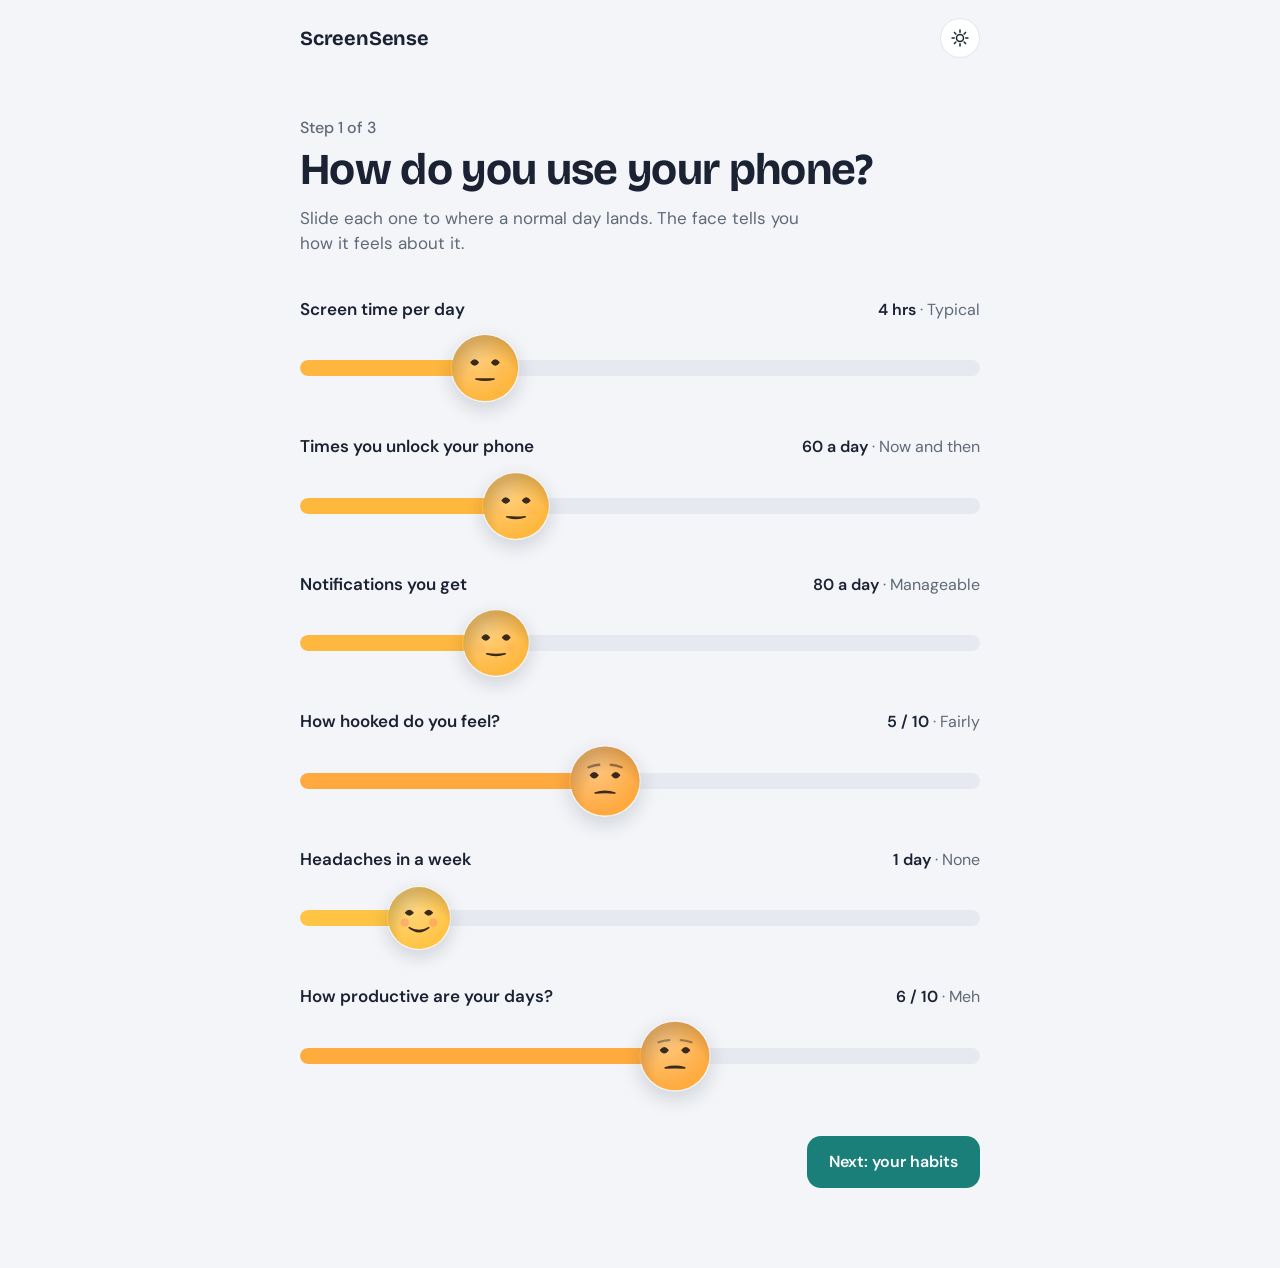
==== screensense/assess.html @ 4793858d "Initial commit" ====
<!doctype html>
<html lang="en">
<head>
  <meta charset="utf-8" />
  <meta name="viewport" content="width=device-width, initial-scale=1" />
  <title>ScreenSense · Your habits</title>

  <link rel="preconnect" href="https://fonts.googleapis.com" />
  <link rel="preconnect" href="https://fonts.gstatic.com" crossorigin />
  <link
    href="https://fonts.googleapis.com/css2?family=Bricolage+Grotesque:opsz,wght@12..96,500;12..96,700&family=DM+Sans:opsz,wght@9..40,400;9..40,500;9..40,600&display=swap"
    rel="stylesheet"
  />

  <link rel="stylesheet" href="css/styles.css" />
</head>

<body>
  <header class="topbar">
    <a class="wordmark" href="#">ScreenSense</a>

    <button
      id="themeToggle"
      class="theme-toggle"
      type="button"
      aria-label="Switch to dark theme"
    >
      <svg class="icon-sun" viewBox="0 0 24 24" aria-hidden="true">
        <circle cx="12" cy="12" r="4.2" />
        <path d="M12 2.5v2.6M12 18.9v2.6M2.5 12h2.6M18.9 12h2.6
                 M5.3 5.3l1.8 1.8M16.9 16.9l1.8 1.8
                 M5.3 18.7l1.8-1.8M16.9 7.1l1.8-1.8" />
      </svg>
      <svg class="icon-moon" viewBox="0 0 24 24" aria-hidden="true">
        <path d="M20 14.5A8.5 8.5 0 0 1 9.5 4a8.5 8.5 0 1 0 10.5 10.5z" />
      </svg>
    </button>
  </header>

  <main class="page">
    <section class="intro">
      <p class="step-count">Step 1 of 3</p>
      <h1>How do you use your phone?</h1>
      <p class="lede">
        Slide each one to where a normal day lands.
        The face tells you how it feels about it.
      </p>
    </section>

    <form class="questions" id="questions" autocomplete="off">
      <!-- Each slider is built by js/sliders.js from this list -->
    </form>

    <div class="actions">
      <button class="btn-primary" type="button" id="nextBtn">
        Next: your habits
      </button>
    </div>
  </main>

  <script src="js/theme.js"></script>
  <script src="js/face.js"></script>
  <script src="js/sliders.js"></script>
</body>
</html>
---- screensense/css/styles.css ----
/* ============================================================
   ScreenSense · styles
   1. Theme tokens   2. Base   3. Top bar   4. Intro
   5. Slider rows    6. Face   7. Actions   8. Responsive
   ============================================================ */

/* ---------- 1. Theme tokens ---------- */
:root {
  --bg: #f3f5f8;
  --surface: #ffffff;
  --ink: #1a2233;
  --ink-soft: #5f6978;
  --line: #e2e6ed;
  --track: #e6e9ef;
  --accent: #1b7f79;
  --accent-ink: #ffffff;
  --focus: #1b7f79;
  --shadow: 0 10px 30px rgba(26, 34, 51, 0.10);

  /* face colour is set per slider by JS */
  --face: #ffd94d;

  --font-display: "Bricolage Grotesque", "DM Sans", sans-serif;
  --font-body: "DM Sans", system-ui, sans-serif;

  --thumb: 26px;      /* phone thumb */
  --face-size: 56px;  /* desktop face thumb */
  --track-h: 14px;
}

:root[data-theme="dark"] {
  --bg: #0f141b;
  --surface: #161c25;
  --ink: #eceff4;
  --ink-soft: #9aa4b3;
  --line: #27303d;
  --track: #232b37;
  --accent: #4fd1c5;
  --accent-ink: #0f141b;
  --focus: #4fd1c5;
  --shadow: 0 10px 30px rgba(0, 0, 0, 0.45);
}

/* ---------- 2. Base ---------- */
* { box-sizing: border-box; }

html, body { margin: 0; }

body {
  background: var(--bg);
  color: var(--ink);
  font-family: var(--font-body);
  font-size: 16px;
  line-height: 1.5;
  -webkit-font-smoothing: antialiased;
  transition: background 0.25s ease, color 0.25s ease;
}

h1 {
  font-family: var(--font-display);
  font-weight: 700;
  font-size: clamp(30px, 5vw, 44px);
  line-height: 1.08;
  letter-spacing: -0.015em;
  margin: 6px 0 12px;
}

p { margin: 0; }

button { font: inherit; cursor: pointer; }

:focus-visible {
  outline: 3px solid var(--focus);
  outline-offset: 3px;
  border-radius: 8px;
}

/* ---------- 3. Top bar ---------- */
.topbar {
  display: flex;
  align-items: center;
  justify-content: space-between;
  padding: 18px 20px;
  max-width: 720px;
  margin: 0 auto;
}

.wordmark {
  font-family: var(--font-display);
  font-weight: 700;
  font-size: 20px;
  color: var(--ink);
  text-decoration: none;
  letter-spacing: -0.01em;
}

.theme-toggle {
  width: 40px;
  height: 40px;
  border-radius: 50%;
  border: 1px solid var(--line);
  background: var(--surface);
  color: var(--ink);
  display: grid;
  place-items: center;
  padding: 0;
}

.theme-toggle svg {
  width: 20px;
  height: 20px;
  fill: none;
  stroke: currentColor;
  stroke-width: 1.8;
  stroke-linecap: round;
  stroke-linejoin: round;
}

.theme-toggle .icon-moon { display: none; }
:root[data-theme="dark"] .theme-toggle .icon-sun { display: none; }
:root[data-theme="dark"] .theme-toggle .icon-moon { display: block; }

/* ---------- 4. Intro ---------- */
.page {
  max-width: 720px;
  margin: 0 auto;
  padding: 24px 20px 80px;
}

.step-count {
  color: var(--ink-soft);
  font-weight: 500;
}

.lede {
  color: var(--ink-soft);
  font-size: 17px;
  max-width: 44ch;
}

/* ---------- 5. Slider rows ---------- */
.questions {
  margin-top: 40px;
  display: flex;
  flex-direction: column;
  gap: 34px;
}

.q {
  display: flex;
  flex-direction: column;
  gap: 10px;
}

.q-head {
  display: flex;
  flex-wrap: wrap;          /* long labels push the value down */
  align-items: baseline;
  justify-content: space-between;
  gap: 2px 12px;
}

.q-label {
  font-weight: 600;
  font-size: 17px;
}

.q-value {
  margin-left: auto;        /* stays right even after wrapping */
  font-variant-numeric: tabular-nums;
  color: var(--ink-soft);
  white-space: nowrap;
}

.q-value strong {
  color: var(--ink);
  font-weight: 600;
}

/* slider area: face + track side by side on phone */
.q-slider {
  position: relative;
  display: flex;
  align-items: center;
  gap: 16px;
}

.q-face {
  flex: none;
  width: var(--face-size);
  height: var(--face-size);
  /* --face-scale grows with the value (set by JS) */
  transform: scale(var(--face-scale, 1));
  transform-origin: center;
  transition: transform 0.12s ease-out;
}

.q-track-wrap {
  position: relative;
  flex: 1;
  height: 44px;           /* comfortable touch target */
  display: flex;
  align-items: center;
}

.q-track {
  position: absolute;
  left: 0;
  right: 0;
  height: var(--track-h);
  border-radius: 999px;
  background: var(--track);
  overflow: hidden;
}

.q-fill {
  height: 100%;
  width: 0%;
  border-radius: 999px;
  background: var(--face);
  transition: background 0.15s linear;
}

/* the real control sits on top, visually quiet */
.q-range {
  -webkit-appearance: none;
  appearance: none;
  position: relative;
  width: 100%;
  height: 44px;
  margin: 0;
  background: transparent;
  z-index: 2;
}

.q-range::-webkit-slider-runnable-track {
  height: 44px;
  background: transparent;
}
.q-range::-moz-range-track {
  height: 44px;
  background: transparent;
}

.q-range::-webkit-slider-thumb {
  -webkit-appearance: none;
  width: var(--thumb);
  height: var(--thumb);
  margin-top: calc((44px - var(--thumb)) / 2);
  border-radius: 50%;
  background: var(--surface);
  border: 3px solid var(--face);
  box-shadow: 0 2px 8px rgba(0, 0, 0, 0.18);
  cursor: grab;
}
.q-range::-moz-range-thumb {
  width: var(--thumb);
  height: var(--thumb);
  border-radius: 50%;
  background: var(--surface);
  border: 3px solid var(--face);
  box-shadow: 0 2px 8px rgba(0, 0, 0, 0.18);
  cursor: grab;
}
.q-range:active::-webkit-slider-thumb { cursor: grabbing; }

/* ---------- 6. Face ---------- */
.face {
  width: 100%;
  height: 100%;
  display: block;
  overflow: visible;
}

.face .skin { fill: var(--face); transition: fill 0.15s linear; }
.face .feature {
  fill: #3a2a1e;
  stroke: #3a2a1e;          /* rounds the lens tips */
  stroke-width: 2.4;
  stroke-linejoin: round;
}
.face .line {
  fill: none;
  stroke: #3a2a1e;
  stroke-width: 3.2;
  stroke-linecap: round;
}
.face .cheek { fill: #ff6b6b; }
.face .sweat { fill: #6fb9ff; }

/* a soft shadow on the wrapper, not an SVG filter (cheaper) */
.q-face {
  border-radius: 50%;
  box-shadow: 0 6px 16px rgba(26, 34, 51, 0.16);
}
:root[data-theme="dark"] .q-face {
  box-shadow: 0 6px 18px rgba(0, 0, 0, 0.5);
}

/* strained wobble, only at the very top */
@keyframes wobble {
  0%, 100% { transform: rotate(0deg); }
  25% { transform: rotate(-2deg); }
  75% { transform: rotate(2deg); }
}
.q-face.is-stressed .face {
  animation: wobble 0.5s ease-in-out infinite;
  transform-origin: 50% 60%;
}

/* ---------- 7. Actions ---------- */
.actions {
  margin-top: 48px;
  display: flex;
  justify-content: flex-end;
}

.btn-primary {
  background: var(--accent);
  color: var(--accent-ink);
  border: 0;
  border-radius: 14px;
  padding: 14px 22px;
  font-weight: 600;
  font-size: 16px;
  transition: transform 0.12s ease, filter 0.12s ease;
}
.btn-primary:hover { filter: brightness(1.06); }
.btn-primary:active { transform: translateY(1px); }

/* ---------- 8. Responsive: tablet & laptop ---------- */
@media (min-width: 720px) {
  :root {
    --face-size: 60px;
    --track-h: 16px;
  }

  .page { padding-top: 40px; }

  .q { gap: 14px; }

  /* the face now floats over the track and becomes the handle */
  .q-face {
    position: absolute;
    left: 0;
    top: 50%;
    transform: translate(0, -50%) scale(var(--face-scale, 1));
    transform-origin: center;
    pointer-events: none;
    z-index: 3;
  }

  .q-track-wrap { height: 64px; }

  /* hide the native thumb; its hit area matches the face */
  .q-range { height: 64px; }
  .q-range::-webkit-slider-runnable-track { height: 64px; }
  .q-range::-moz-range-track { height: 64px; }
  .q-range::-webkit-slider-thumb {
    width: var(--face-size);
    height: var(--face-size);
    margin-top: calc((64px - var(--face-size)) / 2);
    background: transparent;
    border: 0;
    box-shadow: none;
  }
  .q-range::-moz-range-thumb {
    width: var(--face-size);
    height: var(--face-size);
    background: transparent;
    border: 0;
    box-shadow: none;
  }

  /* grab = grow */
  .q.is-dragging .q-face {
    transform: translate(0, -50%)
               scale(calc(var(--face-scale, 1) * 1.2));
  }
}

@media (prefers-reduced-motion: reduce) {
  .q-face, .q-fill, .face .skin { transition: none; }
  .q-face.is-stressed .face { animation: none; }
  .q.is-dragging .q-face {
    transform: translate(0, -50%) scale(var(--face-scale, 1));
  }
}
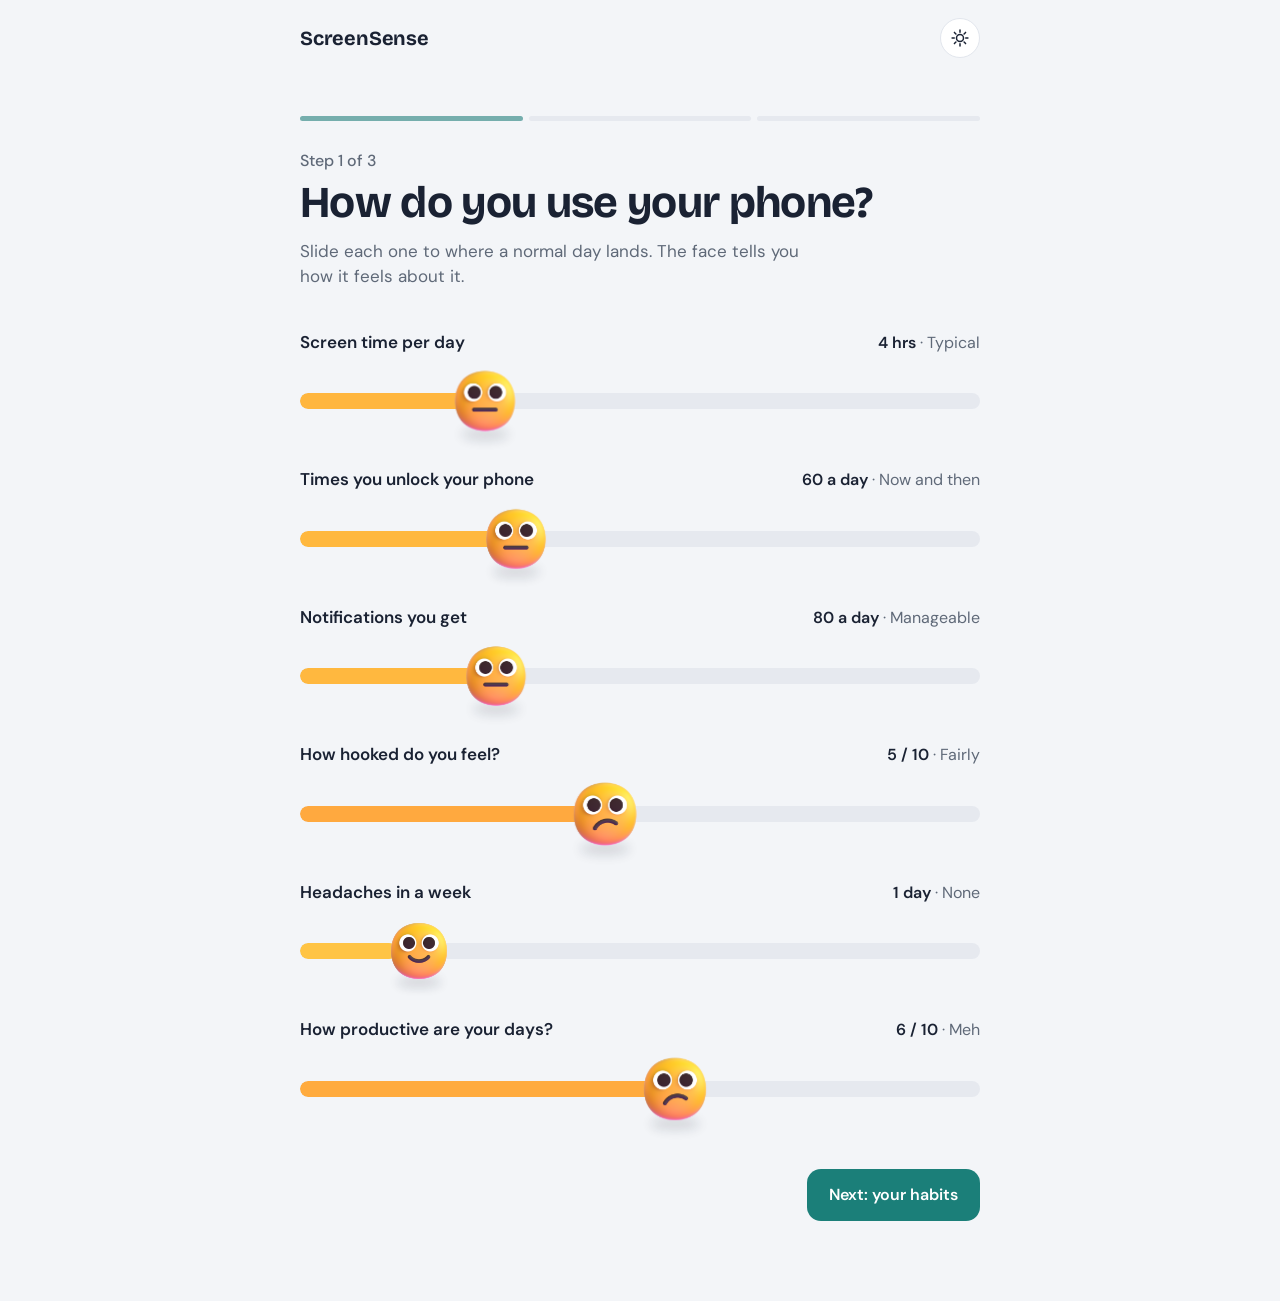
==== commit bff91349: "Switch faces to 3D emojis with motion" ====
--- a/screensense/assess.html
+++ b/screensense/assess.html
@@ -3,7 +3,7 @@
 <head>
   <meta charset="utf-8" />
   <meta name="viewport" content="width=device-width, initial-scale=1" />
-  <title>ScreenSense · Your habits</title>
+  <title>ScreenSense · Check your habits</title>
 
   <link rel="preconnect" href="https://fonts.googleapis.com" />
   <link rel="preconnect" href="https://fonts.gstatic.com" crossorigin />
@@ -13,6 +13,7 @@
   />
 
   <link rel="stylesheet" href="css/styles.css" />
+  <link rel="stylesheet" href="css/choices.css" />
 </head>
 
 <body>
@@ -38,20 +39,67 @@
   </header>
 
   <main class="page">
-    <section class="intro">
-      <p class="step-count">Step 1 of 3</p>
-      <h1>How do you use your phone?</h1>
-      <p class="lede">
-        Slide each one to where a normal day lands.
-        The face tells you how it feels about it.
-      </p>
-    </section>
+    <!-- three bars, one per step (filled by steps.js) -->
+    <div class="progress" aria-hidden="true">
+      <span></span><span></span><span></span>
+    </div>
 
-    <form class="questions" id="questions" autocomplete="off">
-      <!-- Each slider is built by js/sliders.js from this list -->
+    <form id="assessment" autocomplete="off">
+
+      <!-- Step 1: phone usage -->
+      <section class="step" data-step="1">
+        <div class="intro">
+          <p class="step-count">Step 1 of 3</p>
+          <h1>How do you use your phone?</h1>
+          <p class="lede">
+            Slide each one to where a normal day lands.
+            The face tells you how it feels about it.
+          </p>
+        </div>
+
+        <div class="questions" id="usageSliders"></div>
+      </section>
+
+      <!-- Step 2: habits -->
+      <section class="step" data-step="2" hidden>
+        <div class="intro">
+          <p class="step-count">Step 2 of 3</p>
+          <h1>Your phone habits</h1>
+          <p class="lede">
+            A few quick ones about when and how you use it.
+          </p>
+        </div>
+
+        <div class="questions" id="habitSliders"></div>
+        <div class="choice-stack" id="habitChoices"></div>
+        <div class="yn-list" id="habitYesNo"></div>
+      </section>
+
+      <!-- Step 3: how you feel -->
+      <section class="step" data-step="3" hidden>
+        <div class="intro intro-with-face">
+          <div>
+            <p class="step-count">Step 3 of 3</p>
+            <h1>How have you been feeling?</h1>
+            <p class="lede">
+              Think about the last few weeks. Answer for how
+              things usually are, not just today.
+            </p>
+          </div>
+          <div class="summary-face" id="healthMood"></div>
+        </div>
+
+        <div class="yn-list" id="healthYesNo"></div>
+      </section>
+
     </form>
 
+    <p class="form-error" id="formError" role="alert" hidden></p>
+
     <div class="actions">
+      <button class="btn-ghost" type="button" id="backBtn" hidden>
+        Back
+      </button>
       <button class="btn-primary" type="button" id="nextBtn">
         Next: your habits
       </button>
@@ -59,7 +107,10 @@
   </main>
 
   <script src="js/theme.js"></script>
-  <script src="js/face.js"></script>
+  <script src="js/emoji.js"></script>
+  <script src="js/questions.js"></script>
   <script src="js/sliders.js"></script>
+  <script src="js/choices.js"></script>
+  <script src="js/steps.js"></script>
 </body>
 </html>
--- a/screensense/css/styles.css
+++ b/screensense/css/styles.css
@@ -1,7 +1,8 @@
 /* ============================================================
    ScreenSense · styles
    1. Theme tokens   2. Base   3. Top bar   4. Intro
-   5. Slider rows    6. Face   7. Actions   8. Responsive
+   5. Slider rows    6. Face   7. Actions   8. Steps
+   9. Responsive
    ============================================================ */
 
 /* ---------- 1. Theme tokens ---------- */
@@ -264,48 +265,114 @@
 }
 .q-range:active::-webkit-slider-thumb { cursor: grabbing; }
 
-/* ---------- 6. Face ---------- */
-.face {
+/* ---------- 6. Face (emoji) ---------- */
+/* .q-face  : size + lean (set by JS)
+   .mood    : two stacked images; one pops in, one shrinks out
+   data-idle: a gentle motion that matches the mood           */
+
+.mood {
+  position: relative;
   width: 100%;
   height: 100%;
-  display: block;
-  overflow: visible;
-}
-
-.face .skin { fill: var(--face); transition: fill 0.15s linear; }
-.face .feature {
-  fill: #3a2a1e;
-  stroke: #3a2a1e;          /* rounds the lens tips */
-  stroke-width: 2.4;
-  stroke-linejoin: round;
-}
-.face .line {
-  fill: none;
-  stroke: #3a2a1e;
-  stroke-width: 3.2;
-  stroke-linecap: round;
-}
-.face .cheek { fill: #ff6b6b; }
-.face .sweat { fill: #6fb9ff; }
-
-/* a soft shadow on the wrapper, not an SVG filter (cheaper) */
-.q-face {
+  transform: rotate(var(--lean, 0deg));
+  will-change: transform;
+}
+
+/* soft ground shadow; grows when the face is lifted (dragged) */
+.mood::before {
+  content: "";
+  position: absolute;
+  left: 15%;
+  right: 15%;
+  bottom: -6%;
+  height: 16%;
   border-radius: 50%;
-  box-shadow: 0 6px 16px rgba(26, 34, 51, 0.16);
-}
-:root[data-theme="dark"] .q-face {
-  box-shadow: 0 6px 18px rgba(0, 0, 0, 0.5);
-}
-
-/* strained wobble, only at the very top */
-@keyframes wobble {
-  0%, 100% { transform: rotate(0deg); }
-  25% { transform: rotate(-2deg); }
-  75% { transform: rotate(2deg); }
-}
-.q-face.is-stressed .face {
-  animation: wobble 0.5s ease-in-out infinite;
+  background: rgba(26, 34, 51, 0.22);
+  filter: blur(5px);
+  transform: scale(var(--shadow-scale, 1));
+  opacity: var(--shadow-opacity, 0.7);
+  transition: transform 0.2s ease, opacity 0.2s ease;
+}
+:root[data-theme="dark"] .mood::before {
+  background: rgba(0, 0, 0, 0.6);
+}
+
+.mood-img {
+  position: absolute;
+  inset: 0;
+  width: 100%;
+  height: 100%;
+  object-fit: contain;
+  user-select: none;
+  -webkit-user-drag: none;
   transform-origin: 50% 60%;
+}
+
+/* swap: old one shrinks away, new one pops in with a spring */
+@keyframes mood-in {
+  0%   { transform: scale(0.55) rotate(-8deg); opacity: 0; }
+  60%  { transform: scale(1.10) rotate(3deg);  opacity: 1; }
+  80%  { transform: scale(0.96) rotate(-1deg); }
+  100% { transform: scale(1)    rotate(0deg);  opacity: 1; }
+}
+@keyframes mood-out {
+  0%   { transform: scale(1);    opacity: 1; }
+  100% { transform: scale(0.7);  opacity: 0; }
+}
+.mood-img.is-in  { animation: mood-in 0.42s cubic-bezier(.2,.9,.3,1.2) both; }
+.mood-img.is-out { animation: mood-out 0.18s ease-in both; }
+.mood-img.no-anim { animation: none; opacity: 1; }
+
+/* idle motions, applied to the live image only */
+@keyframes breathe {
+  0%, 100% { transform: scale(1); }
+  50%      { transform: scale(1.04) translateY(-1%); }
+}
+@keyframes tense {
+  0%, 100% { transform: translateX(0); }
+  50%      { transform: translateX(1.5%); }
+}
+@keyframes shiver {
+  0%, 100% { transform: translateX(0) rotate(0); }
+  25%      { transform: translateX(-2%) rotate(-1.5deg); }
+  75%      { transform: translateX(2%) rotate(1.5deg); }
+}
+@keyframes dizzy {
+  0%   { transform: rotate(0deg) translateY(0); }
+  25%  { transform: rotate(4deg) translateY(-2%); }
+  50%  { transform: rotate(0deg) translateY(0); }
+  75%  { transform: rotate(-4deg) translateY(-2%); }
+  100% { transform: rotate(0deg) translateY(0); }
+}
+@keyframes drained {
+  0%, 100% { transform: translateY(0) rotate(0); }
+  50%      { transform: translateY(5%) rotate(-3deg) scale(0.98); }
+}
+.mood[data-idle="breathe"] .mood-img.is-in {
+  animation: mood-in 0.42s cubic-bezier(.2,.9,.3,1.2) both,
+             breathe 2.8s ease-in-out 0.42s infinite;
+}
+.mood[data-idle="tense"] .mood-img.is-in {
+  animation: mood-in 0.42s cubic-bezier(.2,.9,.3,1.2) both,
+             tense 0.5s ease-in-out 0.42s infinite;
+}
+.mood[data-idle="shiver"] .mood-img.is-in {
+  animation: mood-in 0.42s cubic-bezier(.2,.9,.3,1.2) both,
+             shiver 0.28s ease-in-out 0.42s infinite;
+}
+.mood[data-idle="dizzy"] .mood-img.is-in {
+  animation: mood-in 0.42s cubic-bezier(.2,.9,.3,1.2) both,
+             dizzy 1.6s ease-in-out 0.42s infinite;
+}
+.mood[data-idle="drained"] .mood-img.is-in {
+  animation: mood-in 0.42s cubic-bezier(.2,.9,.3,1.2) both,
+             drained 2.6s ease-in-out 0.42s infinite;
+}
+
+/* lifted while dragging */
+.q.is-dragging .mood {
+  --shadow-scale: 1.25;
+  --shadow-opacity: 0.45;
 }
 
 /* ---------- 7. Actions ---------- */
@@ -313,7 +380,21 @@
   margin-top: 48px;
   display: flex;
   justify-content: flex-end;
-}
+  gap: 12px;
+}
+
+.btn-ghost {
+  margin-right: auto;       /* Back sits left, Next stays right */
+  background: transparent;
+  color: var(--ink);
+  border: 1.5px solid var(--line);
+  border-radius: 14px;
+  padding: 14px 20px;
+  font-weight: 600;
+  font-size: 16px;
+}
+.btn-ghost:hover { border-color: var(--ink-soft); }
+.btn-ghost[hidden] { display: none; }
 
 .btn-primary {
   background: var(--accent);
@@ -328,7 +409,70 @@
 .btn-primary:hover { filter: brightness(1.06); }
 .btn-primary:active { transform: translateY(1px); }
 
-/* ---------- 8. Responsive: tablet & laptop ---------- */
+/* ---------- 8. Steps ---------- */
+.progress {
+  display: grid;
+  grid-template-columns: repeat(3, 1fr);
+  gap: 6px;
+  margin-bottom: 28px;
+}
+
+.progress span {
+  height: 5px;
+  border-radius: 999px;
+  background: var(--track);
+  position: relative;
+  overflow: hidden;
+}
+
+/* fill grows left → right when a step starts */
+.progress span::after {
+  content: "";
+  position: absolute;
+  inset: 0;
+  background: var(--accent);
+  transform: scaleX(0);
+  transform-origin: left;
+  transition: transform 0.45s cubic-bezier(.2,.8,.2,1);
+}
+.progress span.is-done::after,
+.progress span.is-current::after { transform: scaleX(1); }
+.progress span.is-current::after { opacity: 0.55; }
+
+/* a step slides in from the side it came from */
+@keyframes step-in-forward {
+  from { opacity: 0; transform: translateX(28px); }
+  to   { opacity: 1; transform: none; }
+}
+@keyframes step-in-back {
+  from { opacity: 0; transform: translateX(-28px); }
+  to   { opacity: 1; transform: none; }
+}
+.step.enter-forward { animation: step-in-forward 0.35s ease-out both; }
+.step.enter-back    { animation: step-in-back 0.35s ease-out both; }
+
+/* step 3: summary face beside the heading */
+.intro-with-face {
+  display: flex;
+  align-items: flex-start;
+  justify-content: space-between;
+  gap: 16px;
+}
+
+.summary-face {
+  flex: none;
+  width: 72px;
+  height: 72px;
+  margin-top: 28px;
+}
+
+.form-error {
+  margin-top: 24px;
+  color: var(--missing, #d9483b);
+  font-weight: 500;
+}
+
+/* ---------- 9. Responsive: tablet & laptop ---------- */
 @media (min-width: 720px) {
   :root {
     --face-size: 60px;
@@ -336,6 +480,11 @@
   }
 
   .page { padding-top: 40px; }
+
+  .summary-face {
+    width: 96px;
+    height: 96px;
+  }
 
   .q { gap: 14px; }
 
@@ -380,8 +529,11 @@
 }
 
 @media (prefers-reduced-motion: reduce) {
-  .q-face, .q-fill, .face .skin { transition: none; }
-  .q-face.is-stressed .face { animation: none; }
+  .q-face, .q-fill, .mood::before { transition: none; }
+  .step.enter-forward, .step.enter-back { animation: none; }
+  .progress span::after { transition: none; }
+  .mood-img { animation: none !important; opacity: 1; }
+  .mood-img.is-out { opacity: 0; }
   .q.is-dragging .q-face {
     transform: translate(0, -50%) scale(var(--face-scale, 1));
   }
--- a/screensense/css/choices.css
+++ b/screensense/css/choices.css
@@ -0,0 +1,207 @@
+/* ============================================================
+   ScreenSense · choices
+   1. Tokens   2. Chips   3. Yes / No cards   4. Responsive
+   ============================================================ */
+
+/* ---------- 1. Tokens ---------- */
+:root {
+  --yes: #e07a2f;          /* warm, not alarming */
+  --yes-soft: #fff3e8;
+  --yes-line: #f3c9a4;
+  --missing: #d9483b;
+}
+
+:root[data-theme="dark"] {
+  --yes: #f19a55;
+  --yes-soft: #2a1e15;
+  --yes-line: #5a3a22;
+  --missing: #ff7a6b;
+}
+
+/* ---------- 2. Chips ---------- */
+.choice-stack {
+  margin-top: 40px;
+  display: flex;
+  flex-direction: column;
+  gap: 32px;
+}
+
+.chips-field {
+  border: 0;
+  margin: 0;
+  padding: 0;
+  min-width: 0;
+}
+
+.chips-field legend {
+  float: left;              /* lets the legend behave like a block */
+  width: 100%;
+  padding: 0;
+  margin-bottom: 12px;
+}
+
+.chips {
+  clear: both;
+  display: flex;
+  flex-wrap: wrap;
+  gap: 10px;
+}
+
+.chip {
+  position: relative;
+  cursor: pointer;
+}
+
+/* the radio stays usable but invisible; the span is the chip */
+.chip input,
+.yn-option input {
+  position: absolute;
+  opacity: 0;
+  width: 1px;
+  height: 1px;
+}
+
+.chip span {
+  display: inline-block;
+  padding: 10px 18px;
+  border-radius: 999px;
+  border: 1.5px solid var(--line);
+  background: var(--surface);
+  color: var(--ink);
+  font-weight: 500;
+  transition: border-color 0.15s ease, background 0.15s ease,
+              color 0.15s ease;
+}
+
+.chip:hover span { border-color: var(--ink-soft); }
+
+.chip input:checked + span {
+  background: var(--ink);
+  border-color: var(--ink);
+  color: var(--bg);
+}
+
+.chip input:focus-visible + span {
+  outline: 3px solid var(--focus);
+  outline-offset: 2px;
+}
+
+.chips-field.is-missing .chip span { border-color: var(--missing); }
+
+/* ---------- 3. Yes / No cards ---------- */
+.yn-list {
+  margin-top: 32px;
+  display: grid;
+  gap: 12px;
+}
+
+.yn-card {
+  display: grid;
+  grid-template-columns: 40px 1fr;
+  grid-template-areas:
+    "icon  label"
+    "icon  switch";
+  align-items: center;
+  gap: 12px 14px;
+  padding: 16px;
+  border-radius: 18px;
+  border: 1.5px solid var(--line);
+  background: var(--surface);
+  transition: background 0.2s ease, border-color 0.2s ease;
+}
+
+.yn-icon {
+  grid-area: icon;
+  align-self: start;
+  width: 40px;
+  height: 40px;
+  border-radius: 12px;
+  display: grid;
+  place-items: center;
+  background: var(--bg);
+  color: var(--ink-soft);
+  transition: background 0.2s ease, color 0.2s ease;
+}
+
+.choice-icon {
+  width: 22px;
+  height: 22px;
+  fill: none;
+  stroke: currentColor;
+  stroke-width: 1.7;
+  stroke-linecap: round;
+  stroke-linejoin: round;
+}
+
+.yn-label {
+  grid-area: label;
+  font-weight: 600;
+  line-height: 1.35;
+}
+
+/* segmented No | Yes switch */
+.yn-switch {
+  grid-area: switch;
+  justify-self: start;
+  display: inline-flex;
+  padding: 4px;
+  border-radius: 12px;
+  background: var(--track);
+}
+
+.yn-option { cursor: pointer; }
+
+.yn-option span {
+  display: block;
+  min-width: 64px;
+  padding: 8px 16px;
+  border-radius: 9px;
+  text-align: center;
+  font-weight: 600;
+  color: var(--ink-soft);
+  transition: background 0.15s ease, color 0.15s ease,
+              box-shadow 0.15s ease;
+}
+
+.yn-option input:checked + span {
+  background: var(--surface);
+  color: var(--ink);
+  box-shadow: 0 1px 4px rgba(26, 34, 51, 0.14);
+}
+
+.yn-option input[value="1"]:checked + span {
+  background: var(--yes);
+  color: #fff;
+}
+
+.yn-option input:focus-visible + span {
+  outline: 3px solid var(--focus);
+  outline-offset: 2px;
+}
+
+/* the whole card warms up on "Yes" */
+.yn-card.is-yes {
+  background: var(--yes-soft);
+  border-color: var(--yes-line);
+}
+.yn-card.is-yes .yn-icon {
+  background: var(--yes);
+  color: #fff;
+}
+
+.yn-card.is-missing { border-color: var(--missing); }
+
+/* ---------- 4. Responsive ---------- */
+@media (min-width: 720px) {
+  /* label and switch side by side */
+  .yn-card {
+    grid-template-columns: 40px 1fr auto;
+    grid-template-areas: "icon label switch";
+    padding: 16px 18px;
+  }
+  .yn-icon { align-self: center; }
+}
+
+@media (prefers-reduced-motion: reduce) {
+  .chip span, .yn-card, .yn-icon, .yn-option span { transition: none; }
+}
